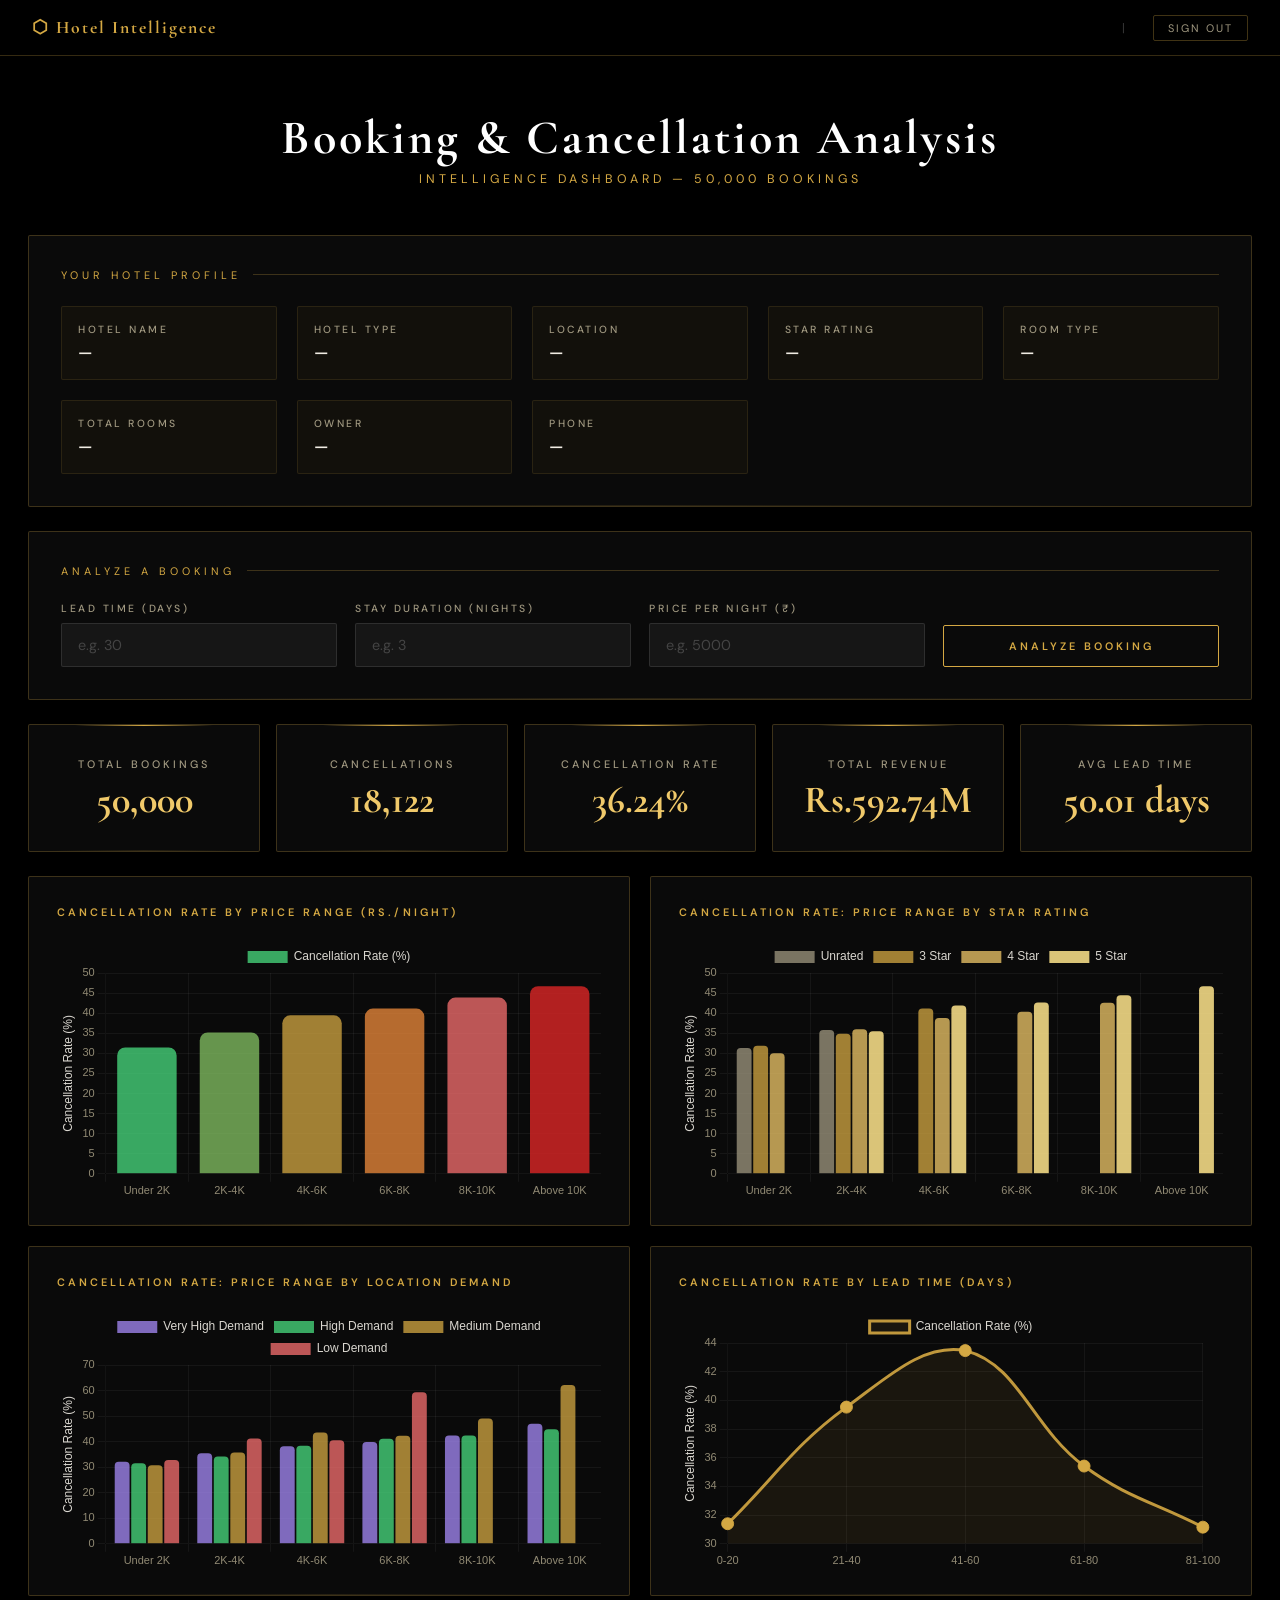
==== hotel-dashboard/frontend/index.html @ bdeaad8f "Initial commit: hotel booking dashboard with Flask backend" ====
<!DOCTYPE html>
<html lang="en">
<head>
  <meta charset="UTF-8" />
  <meta name="viewport" content="width=device-width, initial-scale=1.0"/>
  <title>Hotel Booking Dashboard</title>
  <link rel="stylesheet" href="style.css?v=6" />
  <script src="chart.min.js"></script>
</head>
<body>
  <!-- Top nav bar -->
  <div class="topbar">
    <span class="topbar-logo">⬡ Hotel Intelligence</span>
    <div class="topbar-right">
      <span class="topbar-hotel" id="topbarHotel"></span>
      <span class="topbar-divider">|</span>
      <span class="topbar-user" id="topbarUser"></span>
      <button class="topbar-logout" id="logoutBtn">Sign Out</button>
    </div>
  </div>

  <div class="page-wrapper">
    <h1 class="title">Booking & Cancellation Analysis</h1>
    <p class="title-sub">Intelligence Dashboard — 50,000 Bookings</p>

    <!-- Hotel Profile Card -->
    <div class="card profile-card" id="hotelProfileCard">
      <div class="section-label">Your Hotel Profile</div>
      <div class="profile-grid">
        <div class="profile-item">
          <span class="profile-label">Hotel Name</span>
          <span class="profile-value" id="pHotelName">—</span>
        </div>
        <div class="profile-item">
          <span class="profile-label">Hotel Type</span>
          <span class="profile-value" id="pHotelType">—</span>
        </div>
        <div class="profile-item">
          <span class="profile-label">Location</span>
          <span class="profile-value" id="pLocation">—</span>
        </div>
        <div class="profile-item">
          <span class="profile-label">Star Rating</span>
          <span class="profile-value" id="pStar">—</span>
        </div>
        <div class="profile-item">
          <span class="profile-label">Room Type</span>
          <span class="profile-value" id="pAc">—</span>
        </div>
        <div class="profile-item">
          <span class="profile-label">Total Rooms</span>
          <span class="profile-value" id="pRooms">—</span>
        </div>
        <div class="profile-item">
          <span class="profile-label">Owner</span>
          <span class="profile-value" id="pOwner">—</span>
        </div>
        <div class="profile-item">
          <span class="profile-label">Phone</span>
          <span class="profile-value" id="pPhone">—</span>
        </div>
      </div>
    </div>

    <!-- Booking Analysis Form -->
    <div class="card input-card">
      <div class="section-label">Analyze a Booking</div>
      <div class="input-grid">
        <div class="input-group">
          <label for="leadTime">Lead Time (days)</label>
          <input type="number" id="leadTime" min="1" max="365" placeholder="e.g. 30" />
        </div>
        <div class="input-group">
          <label for="stayDuration">Stay Duration (nights)</label>
          <input type="number" id="stayDuration" min="1" max="30" placeholder="e.g. 3" />
        </div>
        <div class="input-group">
          <label for="pricePerNight">Price per Night (₹)</label>
          <input type="number" id="pricePerNight" min="500" placeholder="e.g. 5000" />
        </div>
        <div class="input-group btn-group">
          <button id="addBookingBtn">Analyze Booking</button>
        </div>
      </div>
      <div id="predictionResult" class="prediction-box hidden"></div>
    </div>

    <!-- KPI Cards -->
    <div class="kpi-grid">
      <div class="card kpi">
        <span class="kpi-label">Total Bookings</span>
        <span class="kpi-value" id="totalBookings">—</span>
      </div>
      <div class="card kpi">
        <span class="kpi-label">Cancellations</span>
        <span class="kpi-value" id="totalCanceled">—</span>
      </div>
      <div class="card kpi">
        <span class="kpi-label">Cancellation Rate</span>
        <span class="kpi-value" id="cancelRate">—</span>
      </div>
      <div class="card kpi">
        <span class="kpi-label">Total Revenue</span>
        <span class="kpi-value" id="totalRevenue">—</span>
      </div>
      <div class="card kpi">
        <span class="kpi-label">Avg Lead Time</span>
        <span class="kpi-value" id="avgLead">—</span>
      </div>
    </div>

    <!-- Charts -->
    <div class="chart-grid">
      <div class="card chart-card">
        <h3>Cancellation Rate by Price Range (Rs./night)</h3>
        <canvas id="cancelByPriceChart"></canvas>
      </div>
      <div class="card chart-card">
        <h3>Cancellation Rate: Price Range by Star Rating</h3>
        <canvas id="cancelPriceStarChart"></canvas>
      </div>
    </div>
    <div class="chart-grid">
      <div class="card chart-card">
        <h3>Cancellation Rate: Price Range by Location Demand</h3>
        <canvas id="cancelPriceDemandChart"></canvas>
      </div>
      <div class="card chart-card">
        <h3>Cancellation Rate by Lead Time (days)</h3>
        <canvas id="leadCancelChart"></canvas>
      </div>
    </div>
  </div>

  <script src="app.js?v=9"></script>
  <script>
    const user = JSON.parse(localStorage.getItem("hd_user") || "null");
    if (user) {
      document.getElementById("topbarHotel").textContent = user.hotelName || "Hotel";
      document.getElementById("topbarUser").textContent  = user.ownerName || user.email;

      // Populate profile card
      var starMap = { normal: "Unrated / Budget", "3": "3 Star", "4": "4 Star", "5": "5 Star" };
      var acMap   = { ac: "AC Rooms", nonac: "Non-AC Rooms", both: "AC & Non-AC" };
      document.getElementById("pHotelName").textContent = user.hotelName     || "—";
      document.getElementById("pHotelType").textContent = user.hotelType     || "—";
      document.getElementById("pLocation").textContent  = user.hotelLocation || "—";
      document.getElementById("pStar").textContent      = starMap[user.starRating] || user.starRating || "—";
      document.getElementById("pAc").textContent        = acMap[user.acType]       || user.acType    || "—";
      document.getElementById("pRooms").textContent     = user.totalRooms    || "—";
      document.getElementById("pOwner").textContent     = user.ownerName     || "—";
      document.getElementById("pPhone").textContent     = user.phone         || "—";
    }
    document.getElementById("logoutBtn").addEventListener("click", () => {
      localStorage.removeItem("hd_user");
      window.location.href = "login.html";
    });
  </script>
</body>
</html>
---- hotel-dashboard/frontend/style.css ----
@import url('https://fonts.googleapis.com/css2?family=Cormorant+Garamond:wght@400;600;700&family=DM+Sans:wght@300;400;500;600&display=swap');

*, *::before, *::after { box-sizing: border-box; margin: 0; padding: 0; }

:root {
  --gold:        #d4a843;
  --gold-light:  #f0c96a;
  --gold-dim:    rgba(212, 168, 67, 0.15);
  --white:       #ffffff;
  --off-white:   #f0ece4;
  --muted:       #a09880;
  --border:      rgba(212, 168, 67, 0.25);
  --card-bg:     rgba(255, 255, 255, 0.04);
  --input-bg:    rgba(255, 255, 255, 0.05);
  --green:       #4ade80;
  --amber:       #fbbf24;
  --red:         #f87171;
}

body {
  min-height: 100vh;
  background: #000;
  font-family: 'DM Sans', sans-serif;
  color: var(--off-white);
  padding: 56px 28px;
}

.page-wrapper {
  max-width: 1240px;
  margin: 0 auto;
}

/* ── Title ── */
.title {
  text-align: center;
  font-family: 'Cormorant Garamond', serif;
  font-size: 3rem;
  font-weight: 700;
  color: var(--white);
  letter-spacing: 3px;
  line-height: 1.1;
  margin-bottom: 6px;
}

.title-sub {
  text-align: center;
  font-size: 0.78rem;
  letter-spacing: 4px;
  text-transform: uppercase;
  color: var(--gold);
  margin-bottom: 48px;
}

/* ── Card ── */
.card {
  background: var(--card-bg);
  border: 1px solid var(--border);
  border-radius: 2px;
  padding: 32px;
  position: relative;
}

.card::after {
  content: '';
  position: absolute;
  bottom: 0; left: 10%; right: 10%;
  height: 1px;
  background: linear-gradient(90deg, transparent, var(--gold-dim), transparent);
}

/* ── Section label ── */
.section-label {
  font-size: 0.68rem;
  letter-spacing: 4px;
  text-transform: uppercase;
  color: var(--gold);
  margin-bottom: 24px;
  display: flex;
  align-items: center;
  gap: 12px;
}
.section-label::after {
  content: '';
  flex: 1;
  height: 1px;
  background: var(--border);
}

/* ── KPI grid ── */
.kpi-grid {
  display: grid;
  grid-template-columns: repeat(auto-fit, minmax(190px, 1fr));
  gap: 16px;
  margin-bottom: 24px;
}

.kpi {
  display: flex;
  flex-direction: column;
  align-items: center;
  gap: 10px;
  text-align: center;
  padding: 32px 20px;
  border: 1px solid var(--border);
  background: var(--card-bg);
  border-radius: 2px;
  position: relative;
}

.kpi::before {
  content: '';
  position: absolute;
  top: 0; left: 20%; right: 20%;
  height: 1px;
  background: linear-gradient(90deg, transparent, var(--gold), transparent);
}

.kpi-label {
  font-size: 0.68rem;
  text-transform: uppercase;
  letter-spacing: 3px;
  color: var(--muted);
  font-weight: 500;
}

.kpi-value {
  font-family: 'Cormorant Garamond', serif;
  font-size: 2.4rem;
  font-weight: 700;
  color: var(--gold-light);
  line-height: 1;
}

/* ── Chart grid ── */
.chart-grid {
  display: grid;
  grid-template-columns: repeat(auto-fit, minmax(500px, 1fr));
  gap: 20px;
  margin-bottom: 20px;
}

.chart-card {
  padding: 28px 28px 24px;
}

.chart-card h3 {
  font-size: 0.68rem;
  font-weight: 600;
  text-transform: uppercase;
  letter-spacing: 3px;
  color: var(--gold);
  margin-bottom: 22px;
}

canvas { max-height: 260px; }

/* ── Input form ── */
.input-card { margin-bottom: 24px; }

.input-grid {
  display: grid;
  grid-template-columns: repeat(auto-fit, minmax(170px, 1fr));
  gap: 18px;
  align-items: end;
}

.input-group {
  display: flex;
  flex-direction: column;
  gap: 8px;
}

.input-group label {
  font-size: 0.65rem;
  text-transform: uppercase;
  letter-spacing: 2.5px;
  color: var(--muted);
  font-weight: 500;
}

.input-group input,
.input-group select {
  background: var(--input-bg);
  border: 1px solid rgba(255,255,255,0.1);
  border-radius: 2px;
  padding: 12px 16px;
  color: var(--white);
  font-size: 0.9rem;
  font-family: 'DM Sans', sans-serif;
  outline: none;
  transition: border-color 0.2s, background 0.2s;
  -webkit-appearance: none;
}

.input-group input::placeholder { color: #444; }

.input-group input:focus,
.input-group select:focus {
  border-color: var(--gold);
  background: rgba(212, 168, 67, 0.06);
}

.input-group select option {
  background: #111;
  color: var(--off-white);
}

.btn-group { justify-content: flex-end; }

button#addBookingBtn {
  background: transparent;
  border: 1px solid var(--gold);
  border-radius: 2px;
  padding: 13px 24px;
  color: var(--gold);
  font-size: 0.68rem;
  font-family: 'DM Sans', sans-serif;
  font-weight: 600;
  letter-spacing: 3px;
  text-transform: uppercase;
  cursor: pointer;
  width: 100%;
  transition: background 0.25s, color 0.25s, box-shadow 0.25s;
}

button#addBookingBtn:hover {
  background: var(--gold);
  color: #000;
  box-shadow: 0 0 24px rgba(212, 168, 67, 0.3);
}

/* ── Prediction box ── */
.prediction-box {
  margin-top: 22px;
  padding: 20px 24px;
  border-radius: 2px;
  font-size: 0.88rem;
  line-height: 1.8;
  border-left: 2px solid transparent;
}

.prediction-box.low    { background: rgba(74,222,128,0.06);  border-left-color: var(--green); }
.prediction-box.medium { background: rgba(251,191,36,0.06);  border-left-color: var(--amber); }
.prediction-box.high   { background: rgba(248,113,113,0.06); border-left-color: var(--red);   }
.prediction-box.hidden { display: none; }

.risk-badge {
  display: inline-block;
  padding: 3px 14px;
  border-radius: 2px;
  font-weight: 600;
  font-size: 0.65rem;
  letter-spacing: 2.5px;
  text-transform: uppercase;
  margin-left: 10px;
  vertical-align: middle;
}

.low    .risk-badge { background: rgba(74,222,128,0.15);  color: var(--green); }
.medium .risk-badge { background: rgba(251,191,36,0.15);  color: var(--amber); }
.high   .risk-badge { background: rgba(248,113,113,0.15); color: var(--red);   }

/* ── Responsive ── */
@media (max-width: 640px) {
  .chart-grid { grid-template-columns: 1fr; }
  .title { font-size: 2rem; }
  body { padding: 32px 16px; }
}

/* ── Top Navigation Bar ── */
.topbar {
  position: fixed;
  top: 0; left: 0; right: 0;
  z-index: 100;
  background: rgba(0,0,0,0.92);
  border-bottom: 1px solid var(--border);
  padding: 0 32px;
  height: 56px;
  display: flex;
  align-items: center;
  justify-content: space-between;
  backdrop-filter: blur(12px);
}

.topbar-logo {
  font-family: 'Cormorant Garamond', serif;
  font-size: 1.1rem;
  font-weight: 700;
  color: var(--gold);
  letter-spacing: 2px;
}

.topbar-right {
  display: flex;
  align-items: center;
  gap: 14px;
  font-size: 0.78rem;
}

.topbar-hotel {
  color: var(--off-white);
  font-weight: 600;
  letter-spacing: 1px;
}

.topbar-divider { color: #333; }

.topbar-user { color: var(--muted); }

.topbar-logout {
  background: transparent;
  border: 1px solid rgba(212,168,67,0.3);
  border-radius: 2px;
  padding: 5px 14px;
  color: var(--muted);
  font-size: 0.68rem;
  letter-spacing: 2px;
  text-transform: uppercase;
  cursor: pointer;
  font-family: 'DM Sans', sans-serif;
  transition: border-color 0.2s, color 0.2s;
}
.topbar-logout:hover { border-color: var(--gold); color: var(--gold); }

/* Push content below topbar */
body:has(.topbar) .page-wrapper { padding-top: 32px; }
body:has(.topbar) { padding-top: 80px; }

/* ── Auth Pages ── */
.auth-wrapper {
  min-height: 100vh;
  display: flex;
  align-items: center;
  justify-content: center;
  padding: 40px 20px;
}

.auth-card {
  width: 100%;
  max-width: 440px;
  background: rgba(255,255,255,0.03);
  border: 1px solid var(--border);
  border-radius: 2px;
  padding: 48px 40px;
  position: relative;
}

.auth-card.wide { max-width: 760px; }

.auth-card::before {
  content: '';
  position: absolute;
  top: 0; left: 15%; right: 15%;
  height: 1px;
  background: linear-gradient(90deg, transparent, var(--gold), transparent);
}

.auth-logo {
  text-align: center;
  font-size: 2rem;
  color: var(--gold);
  margin-bottom: 20px;
}

.auth-title {
  font-family: 'Cormorant Garamond', serif;
  font-size: 2rem;
  font-weight: 700;
  color: var(--white);
  text-align: center;
  letter-spacing: 2px;
  margin-bottom: 6px;
}

.auth-sub {
  text-align: center;
  font-size: 0.78rem;
  color: var(--muted);
  letter-spacing: 1px;
  margin-bottom: 32px;
}

.auth-form { display: flex; flex-direction: column; gap: 18px; }

.auth-btn {
  background: transparent;
  border: 1px solid var(--gold);
  border-radius: 2px;
  padding: 14px;
  color: var(--gold);
  font-size: 0.72rem;
  font-family: 'DM Sans', sans-serif;
  font-weight: 600;
  letter-spacing: 3px;
  text-transform: uppercase;
  cursor: pointer;
  width: 100%;
  transition: background 0.25s, color 0.25s, box-shadow 0.25s;
  margin-top: 8px;
}
.auth-btn:hover {
  background: var(--gold);
  color: #000;
  box-shadow: 0 0 24px rgba(212,168,67,0.25);
}

.auth-footer {
  text-align: center;
  margin-top: 24px;
  font-size: 0.8rem;
  color: var(--muted);
}
.auth-footer a { color: var(--gold); text-decoration: none; }
.auth-footer a:hover { text-decoration: underline; }

.auth-error {
  background: rgba(248,113,113,0.08);
  border: 1px solid rgba(248,113,113,0.3);
  border-radius: 2px;
  padding: 10px 16px;
  font-size: 0.82rem;
  color: var(--red);
  margin-bottom: 16px;
}

.auth-success {
  background: rgba(74,222,128,0.08);
  border: 1px solid rgba(74,222,128,0.3);
  border-radius: 2px;
  padding: 10px 16px;
  font-size: 0.82rem;
  color: var(--green);
  margin-bottom: 16px;
}
.auth-success a { color: var(--green); }

.hidden { display: none !important; }

/* Registration grid */
.reg-grid {
  display: grid;
  grid-template-columns: repeat(auto-fit, minmax(200px, 1fr));
  gap: 18px;
}

.reg-section-label {
  font-size: 0.65rem;
  letter-spacing: 3px;
  text-transform: uppercase;
  color: var(--gold);
  margin-bottom: 16px;
  padding-bottom: 8px;
  border-bottom: 1px solid var(--border);
}

/* ── Hotel Profile Card ── */
.profile-card {
  margin-bottom: 24px;
}

.profile-grid {
  display: grid;
  grid-template-columns: repeat(auto-fit, minmax(200px, 1fr));
  gap: 20px;
}

.profile-item {
  display: flex;
  flex-direction: column;
  gap: 6px;
  padding: 16px;
  background: rgba(212, 168, 67, 0.04);
  border: 1px solid rgba(212, 168, 67, 0.12);
  border-radius: 2px;
}

.profile-label {
  font-size: 0.65rem;
  text-transform: uppercase;
  letter-spacing: 2.5px;
  color: var(--muted);
  font-weight: 500;
}

.profile-value {
  font-size: 1rem;
  font-weight: 600;
  color: var(--off-white);
  letter-spacing: 0.5px;
}
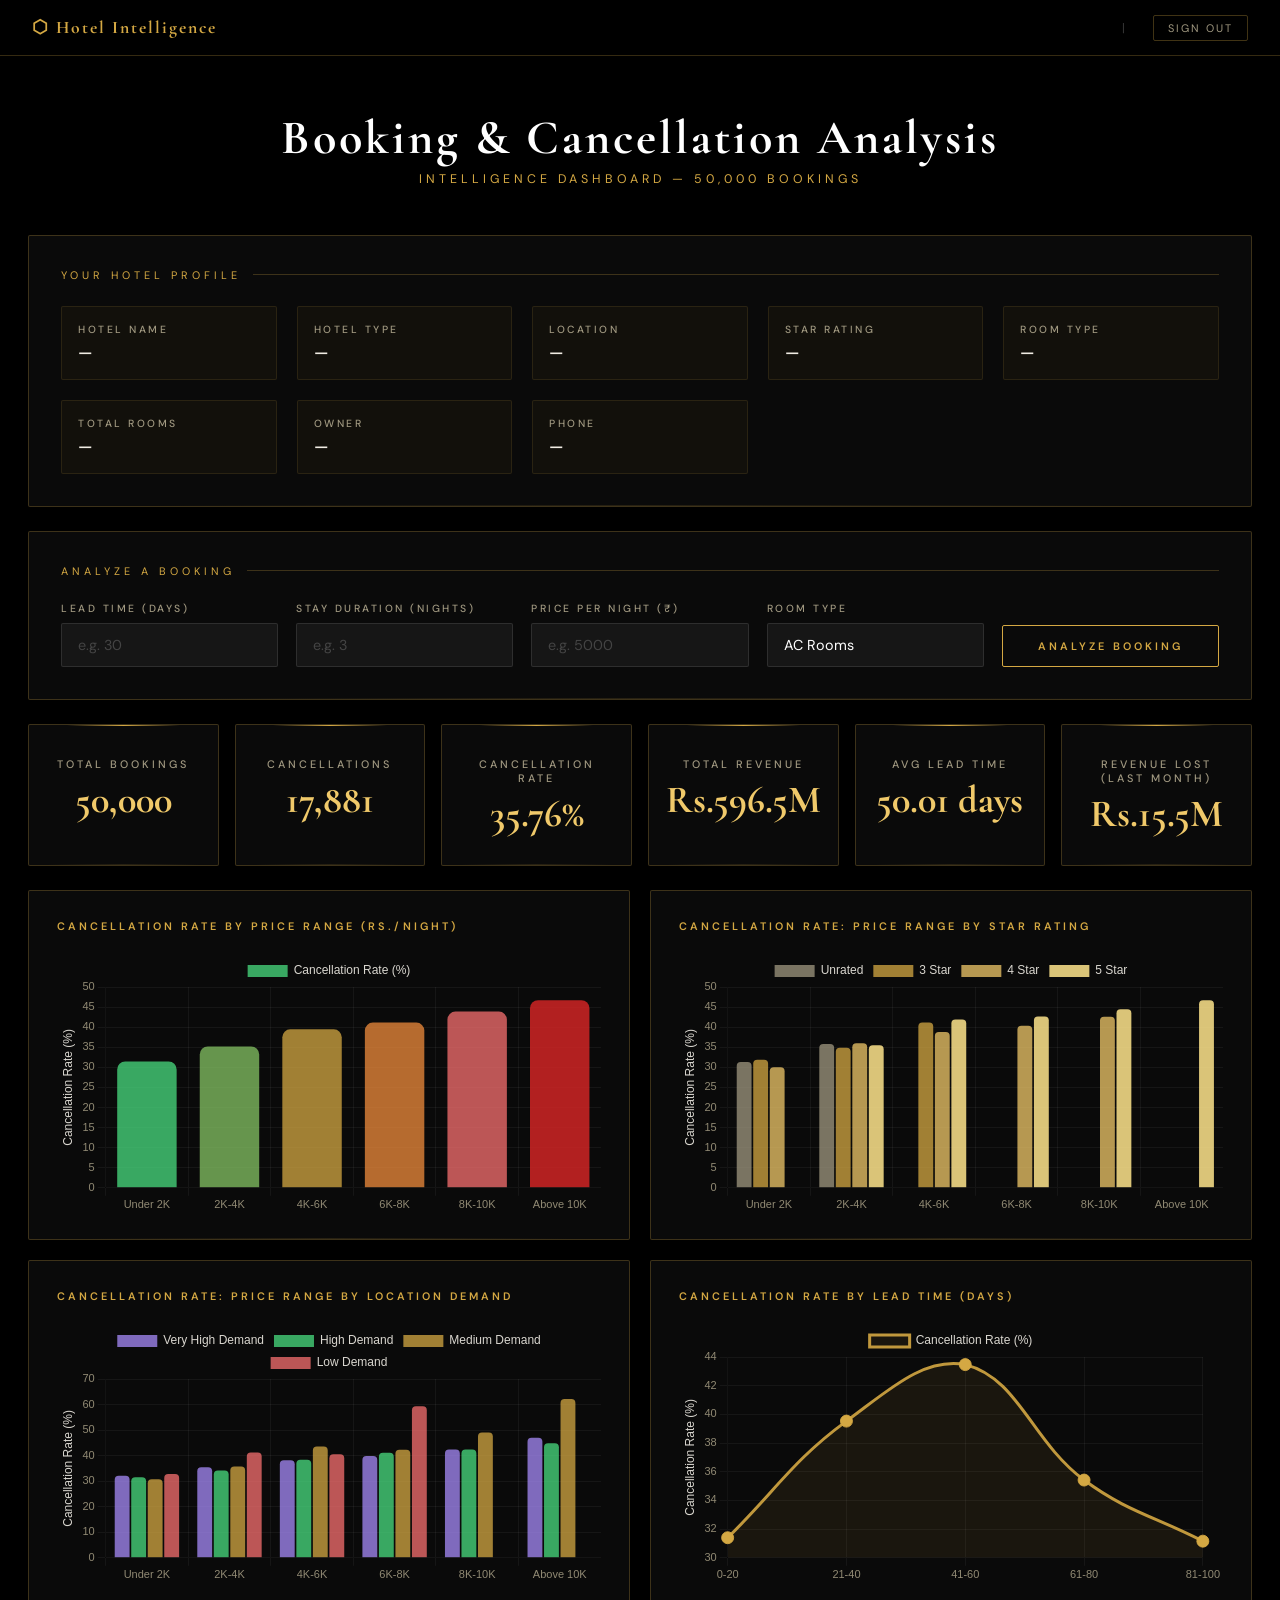
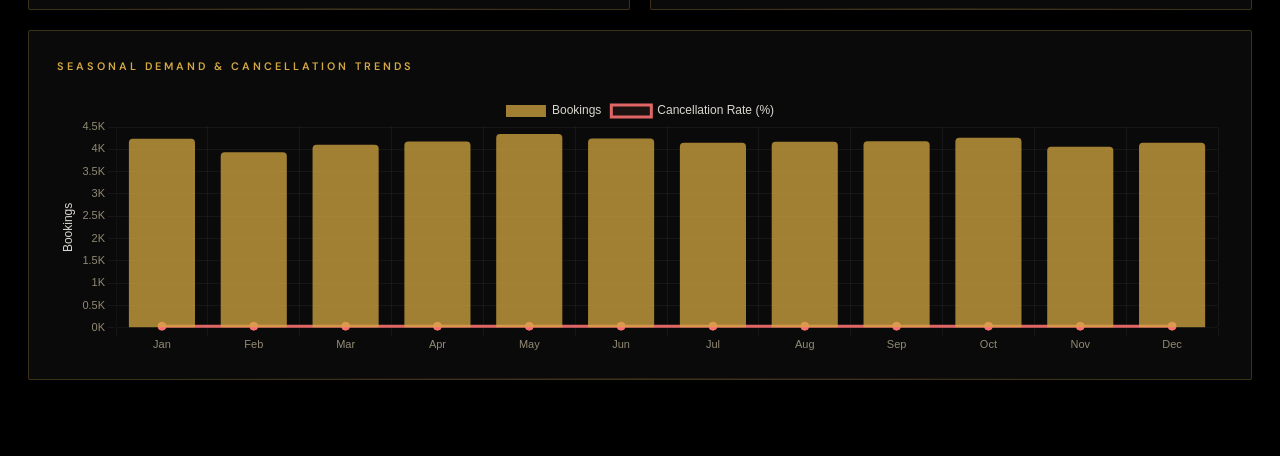
==== commit e433817d: "Add seasonal demand chart, revenue lost KPI, room type selection, and booking_date to dataset" ====
--- a/hotel-dashboard/frontend/index.html
+++ b/hotel-dashboard/frontend/index.html
@@ -78,6 +78,13 @@
           <label for="pricePerNight">Price per Night (₹)</label>
           <input type="number" id="pricePerNight" min="500" placeholder="e.g. 5000" />
         </div>
+        <div class="input-group">
+          <label for="roomType">Room Type</label>
+          <select id="roomType">
+            <option value="ac">AC Rooms</option>
+            <option value="nonac">Non-AC Rooms</option>
+          </select>
+        </div>
         <div class="input-group btn-group">
           <button id="addBookingBtn">Analyze Booking</button>
         </div>
@@ -107,6 +114,10 @@
         <span class="kpi-label">Avg Lead Time</span>
         <span class="kpi-value" id="avgLead">—</span>
       </div>
+      <div class="card kpi">
+        <span class="kpi-label">Revenue Lost (Last Month)</span>
+        <span class="kpi-value" id="revenueLost">—</span>
+      </div>
     </div>
 
     <!-- Charts -->
@@ -130,9 +141,15 @@
         <canvas id="leadCancelChart"></canvas>
       </div>
     </div>
+    <div class="chart-grid">
+      <div class="card chart-card">
+        <h3>Seasonal Demand & Cancellation Trends</h3>
+        <canvas id="seasonalDemandChart"></canvas>
+      </div>
+    </div>
   </div>
 
-  <script src="app.js?v=9"></script>
+  <script src="app.js?v=12"></script>
   <script>
     const user = JSON.parse(localStorage.getItem("hd_user") || "null");
     if (user) {
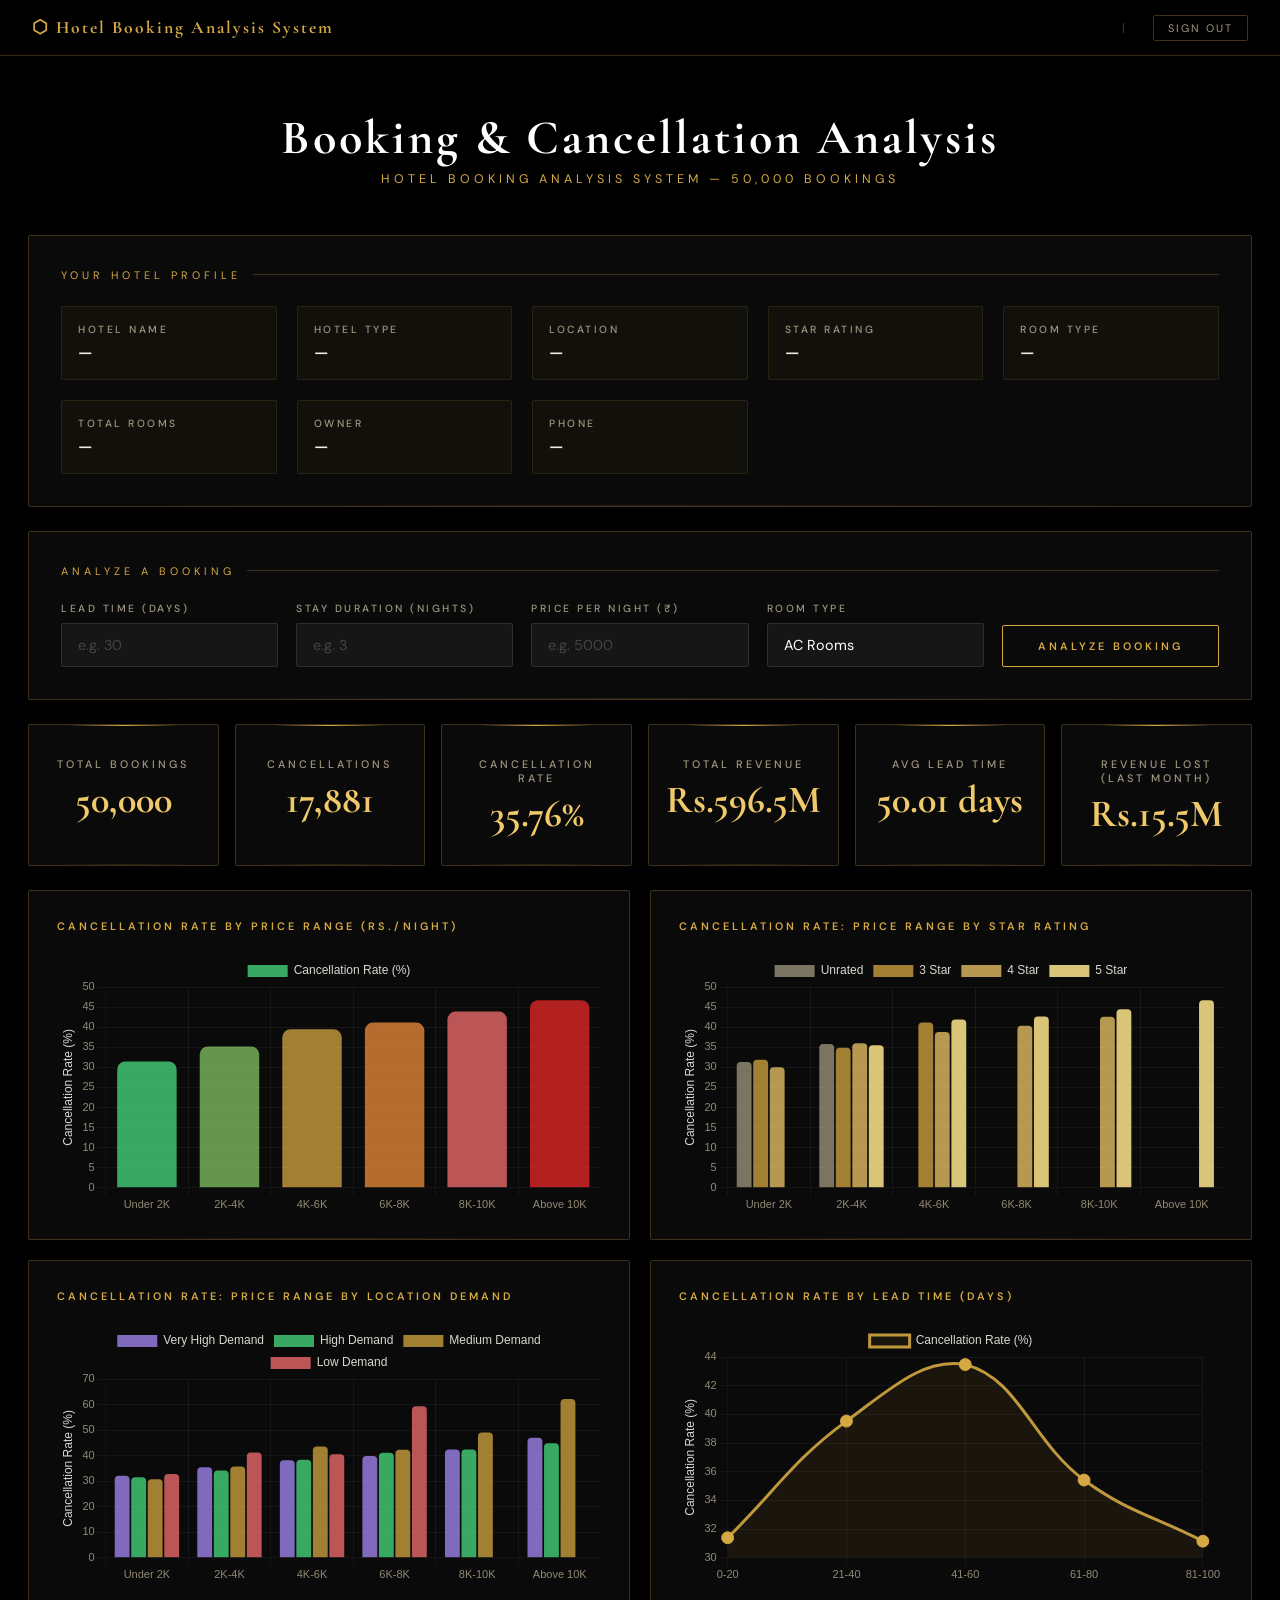
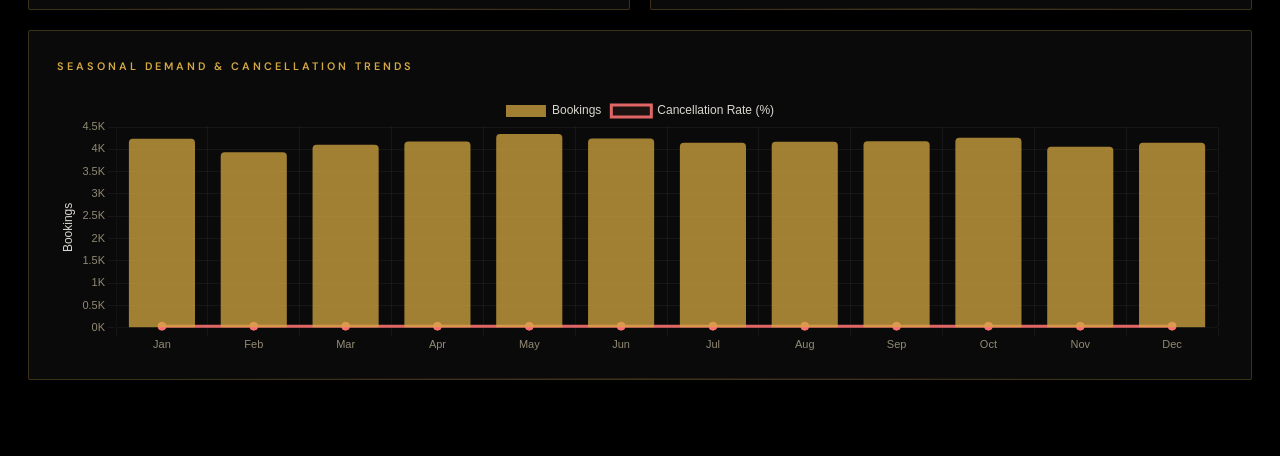
==== commit ba107a33: "Rename UI to Hotel Booking Analysis System Co-authored-by: Cursor <cursoragent@cursor.com>" ====
--- a/hotel-dashboard/frontend/index.html
+++ b/hotel-dashboard/frontend/index.html
@@ -3,14 +3,14 @@
 <head>
   <meta charset="UTF-8" />
   <meta name="viewport" content="width=device-width, initial-scale=1.0"/>
-  <title>Hotel Booking Dashboard</title>
+  <title>Hotel Booking Analysis System</title>
   <link rel="stylesheet" href="style.css?v=6" />
   <script src="chart.min.js"></script>
 </head>
 <body>
   <!-- Top nav bar -->
   <div class="topbar">
-    <span class="topbar-logo">⬡ Hotel Intelligence</span>
+    <span class="topbar-logo">⬡ Hotel Booking Analysis System</span>
     <div class="topbar-right">
       <span class="topbar-hotel" id="topbarHotel"></span>
       <span class="topbar-divider">|</span>
@@ -21,7 +21,7 @@
 
   <div class="page-wrapper">
     <h1 class="title">Booking & Cancellation Analysis</h1>
-    <p class="title-sub">Intelligence Dashboard — 50,000 Bookings</p>
+    <p class="title-sub">Hotel Booking Analysis System — 50,000 Bookings</p>
 
     <!-- Hotel Profile Card -->
     <div class="card profile-card" id="hotelProfileCard">
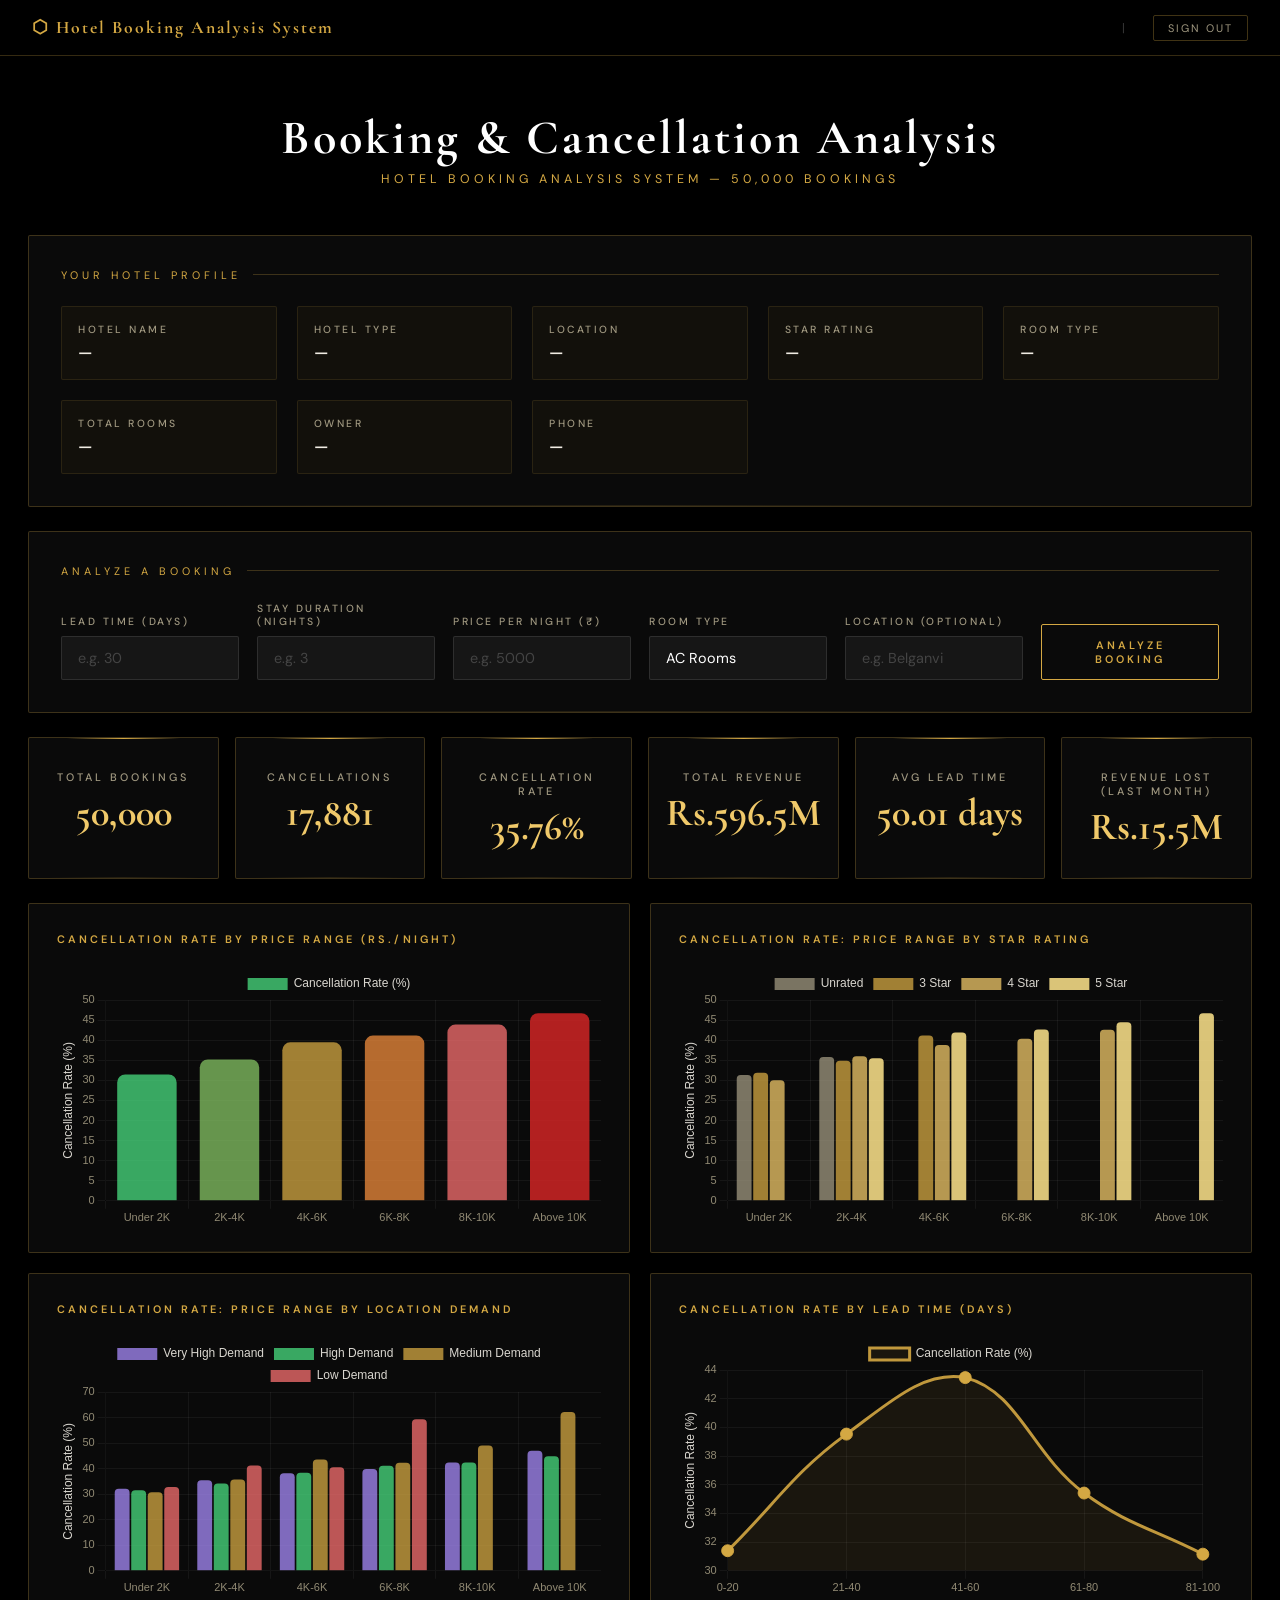
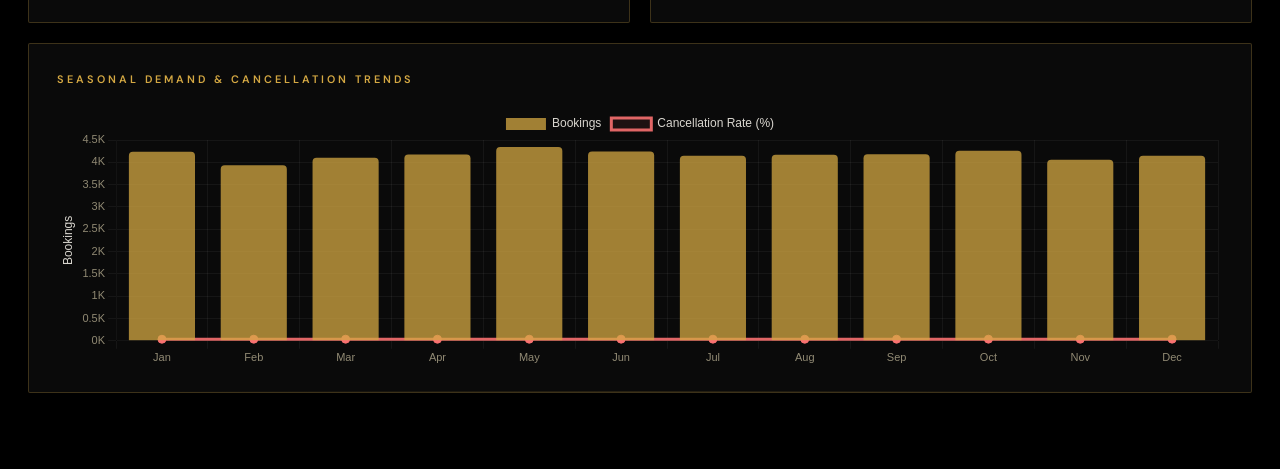
==== commit 259acddc: "Allow booking analysis to override profile location. Add an optional location input in the analysis " ====
--- a/hotel-dashboard/frontend/index.html
+++ b/hotel-dashboard/frontend/index.html
@@ -84,6 +84,10 @@
             <option value="ac">AC Rooms</option>
             <option value="nonac">Non-AC Rooms</option>
           </select>
+        </div>
+        <div class="input-group">
+          <label for="analysisLocation">Location (optional)</label>
+          <input type="text" id="analysisLocation" placeholder="e.g. Belganvi" />
         </div>
         <div class="input-group btn-group">
           <button id="addBookingBtn">Analyze Booking</button>
